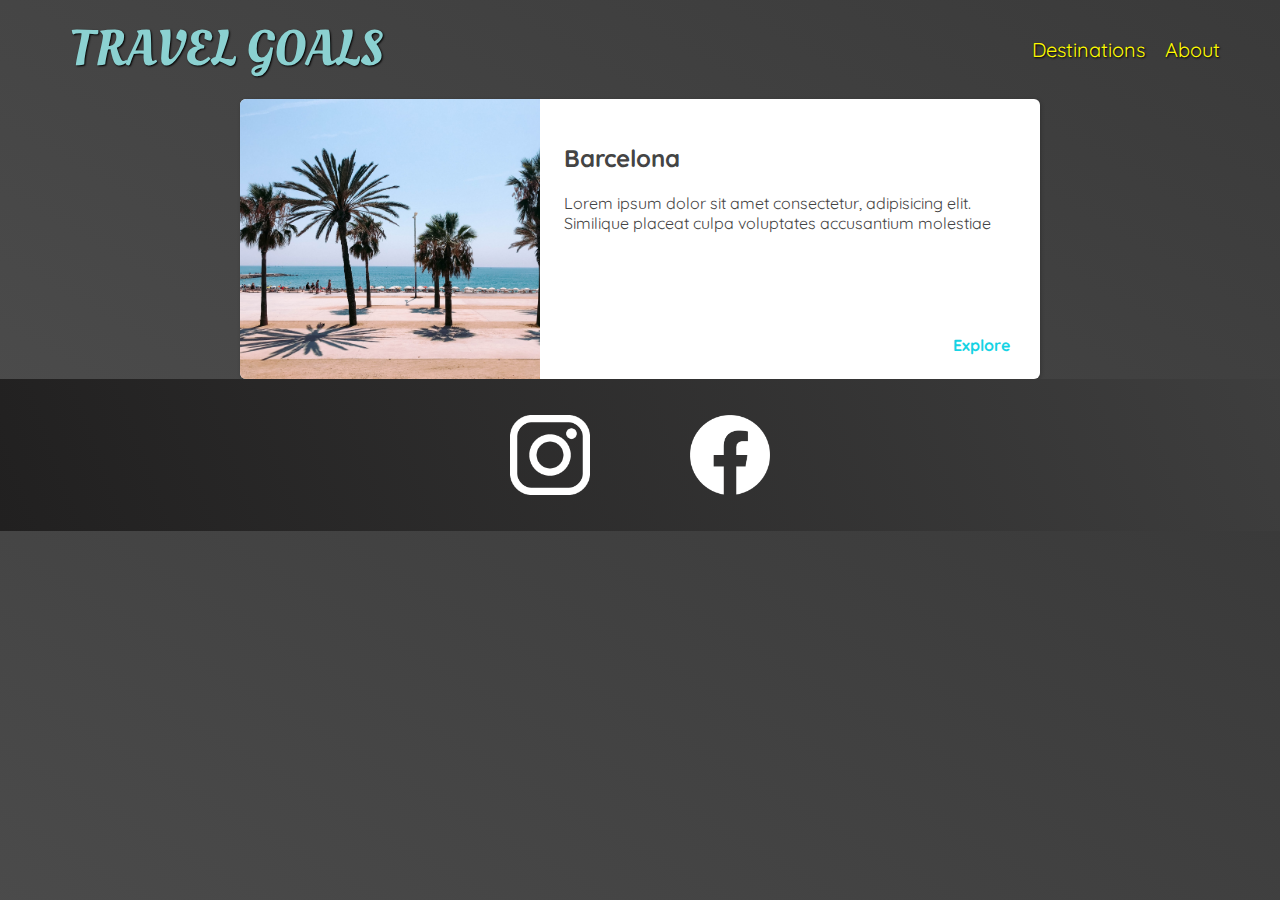
==== places.html @ 0441a491 "complete first card" ====
<!DOCTYPE html>
<html lang="en">
  <head>
    <meta charset="UTF-8" />
    <link rel="stylesheet" href="shared.css" />
    <link rel="stylesheet" href="places.css" />
    <link
      href="https://fonts.googleapis.com/css2?family=Raleway:wght@700&family=Oleo+Script:wght@700&family=Quicksand:wght@300;500;700&display=swap"
      rel="stylesheet"
    />
    <title>Travel Goals</title>
  </head>
  <body>
    <header>
      <div id="page-logo">
        <a href="/index.html">Travel Goals</a>
      </div>
      <nav>
        <ul>
          <li><a href="/places.html">Destinations</a></li>
          <li><a href=" ">About</a></li>
        </ul>
      </nav>
    </header>
    <main>
      <ul>
        <li>
          <img src="/images/places/barcelona.jpg" alt="Barcelona beach" />
          <div class="item-content">
            <div class="explanations">
              <h2>Barcelona</h2>
              <p>
                Lorem<!-- dummy text generater -->
                ipsum dolor sit amet consectetur, adipisicing elit. Similique
                placeat culpa voluptates accusantium molestiae
              </p>
            </div>
            <div class="actions">
              <a href="https://en.wikipedia.org/wiki/Barcelona"
                ><strong>Explore</strong></a
              >
            </div>
          </div>
        </li>
        <li></li>
        <li></li>
        <li></li>
      </ul>
    </main>
    <footer>
      <ul>
        <li>
          <a href="https://www.instagram.com" target="_blank"
            ><img src="/images/icons/insta.png" alt="instagram"
          /></a>
        </li>
        <li>
          <a href="https://www.facebook.com" target="_blank"
            ><img src="/images/icons/facebook.png" alt="facebook"
          /></a>
        </li>
      </ul>
    </footer>
  </body>
</html>
---- shared.css ----
body {
  font-family: "Quicksand", sans-serif;
  margin: 0;
}
header {
  display: flex;
  align-items: center;
  justify-content: space-between;
  padding: 15px 60px;
  position: absolute;
  box-sizing: border-box;
  width: 100%;
}

ul {
  list-style: none;
  margin: 0;
  padding: 0;
}
header ul {
  display: flex;
}
header li {
  margin-left: 20px;
}
header a {
  color: rgb(255, 251, 0);
  text-decoration: none;
  font-size: 20px;
  text-shadow: 1px 1px 2px rgba(0, 0, 0, 2);
  border-radius: 6px;
  /* padding: 5px 10px; */
}
header a:hover {
  color: rgb(77, 77, 77);
  background-color: rgb(255, 251, 0);
}
#page-logo a {
  padding: 10px;
  font-family: "Oleo Script", sans-serif;
  color: rgb(245, 243, 160);
  font-size: 50px;
  text-decoration: none;
  text-transform: uppercase;
  text-shadow: 1px 1px 2px rgb(0, 0, 0);
}

footer {
  padding: 36px 0;
  background: linear-gradient(70deg, rgb(33, 32, 32), rgb(62, 62, 62));
}
footer ul {
  display: flex;
  justify-content: center;
  /* padding: 40px; */
}
footer li {
  height: 80px;
  width: 80px;
  margin: 0 50px;
}

footer img {
  width: 100%;
  height: 100%;
}
---- places.css ----
header {
  position: static; /* overwrite absolute position from shared.css */
}
#page-logo a {
  color: rgb(139, 209, 209);
}
body {
  background: linear-gradient(30deg, rgb(77, 77, 77), rgb(58, 58, 58));
  color: rgb(68, 68, 68);
}
main ul {
  width: 800px;
  margin: 0 auto;
}

main li img {
  width: 300px;
  height: 280px;
  object-fit: cover;
}
main li {
  background-color: white;
  display: flex;
  box-shadow: 1px 1px 4px rgba(0, 0, 0, 0.2);
  border-radius: 6px;
  overflow: hidden; /* border-radius adapt on img */
}

.item-content {
  padding: 24px;
  display: flex;
  flex-direction: column;
  justify-content: space-between;
}

.actions {
  text-align: right;
}

.actions a {
  text-decoration: none;
  padding: 6px;
  color: rgb(22, 211, 228);
  border-radius: 3px;
}

.actions a:hover {
  background-color: rgb(235, 253, 255);
}
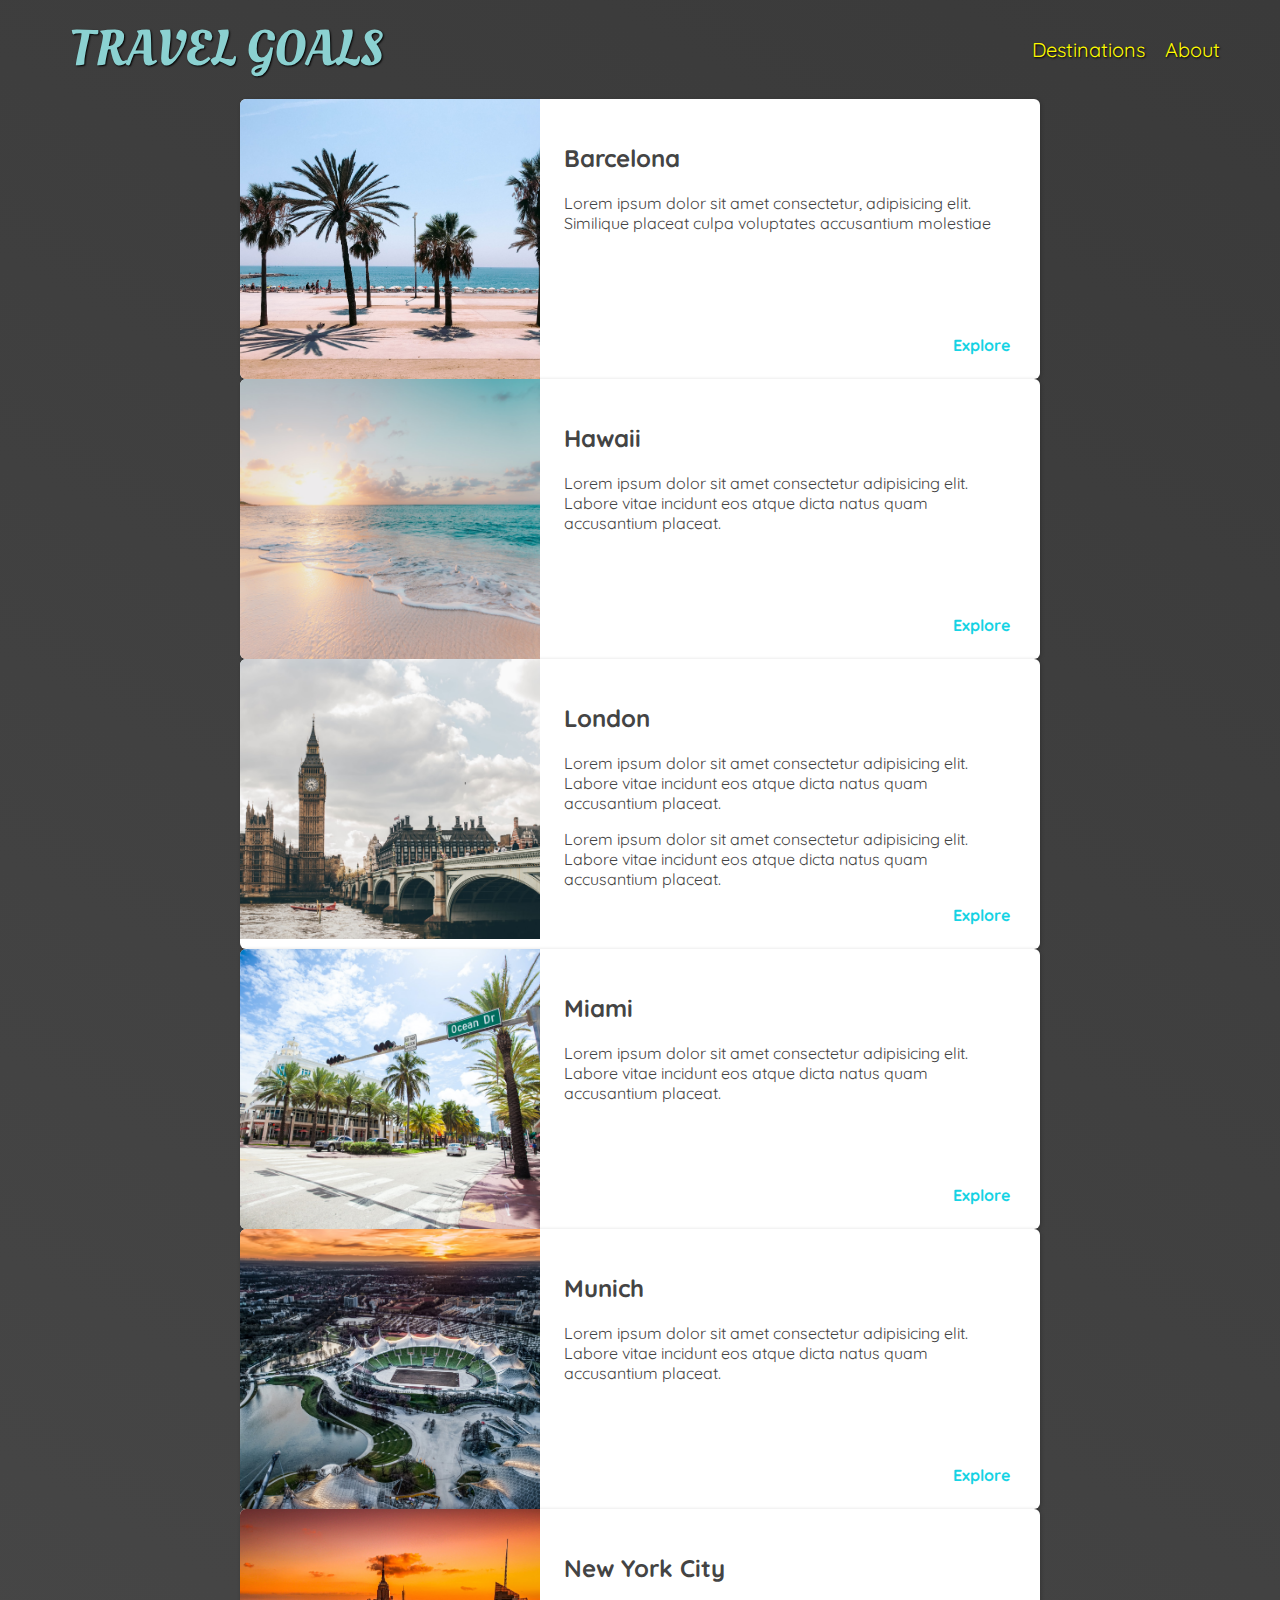
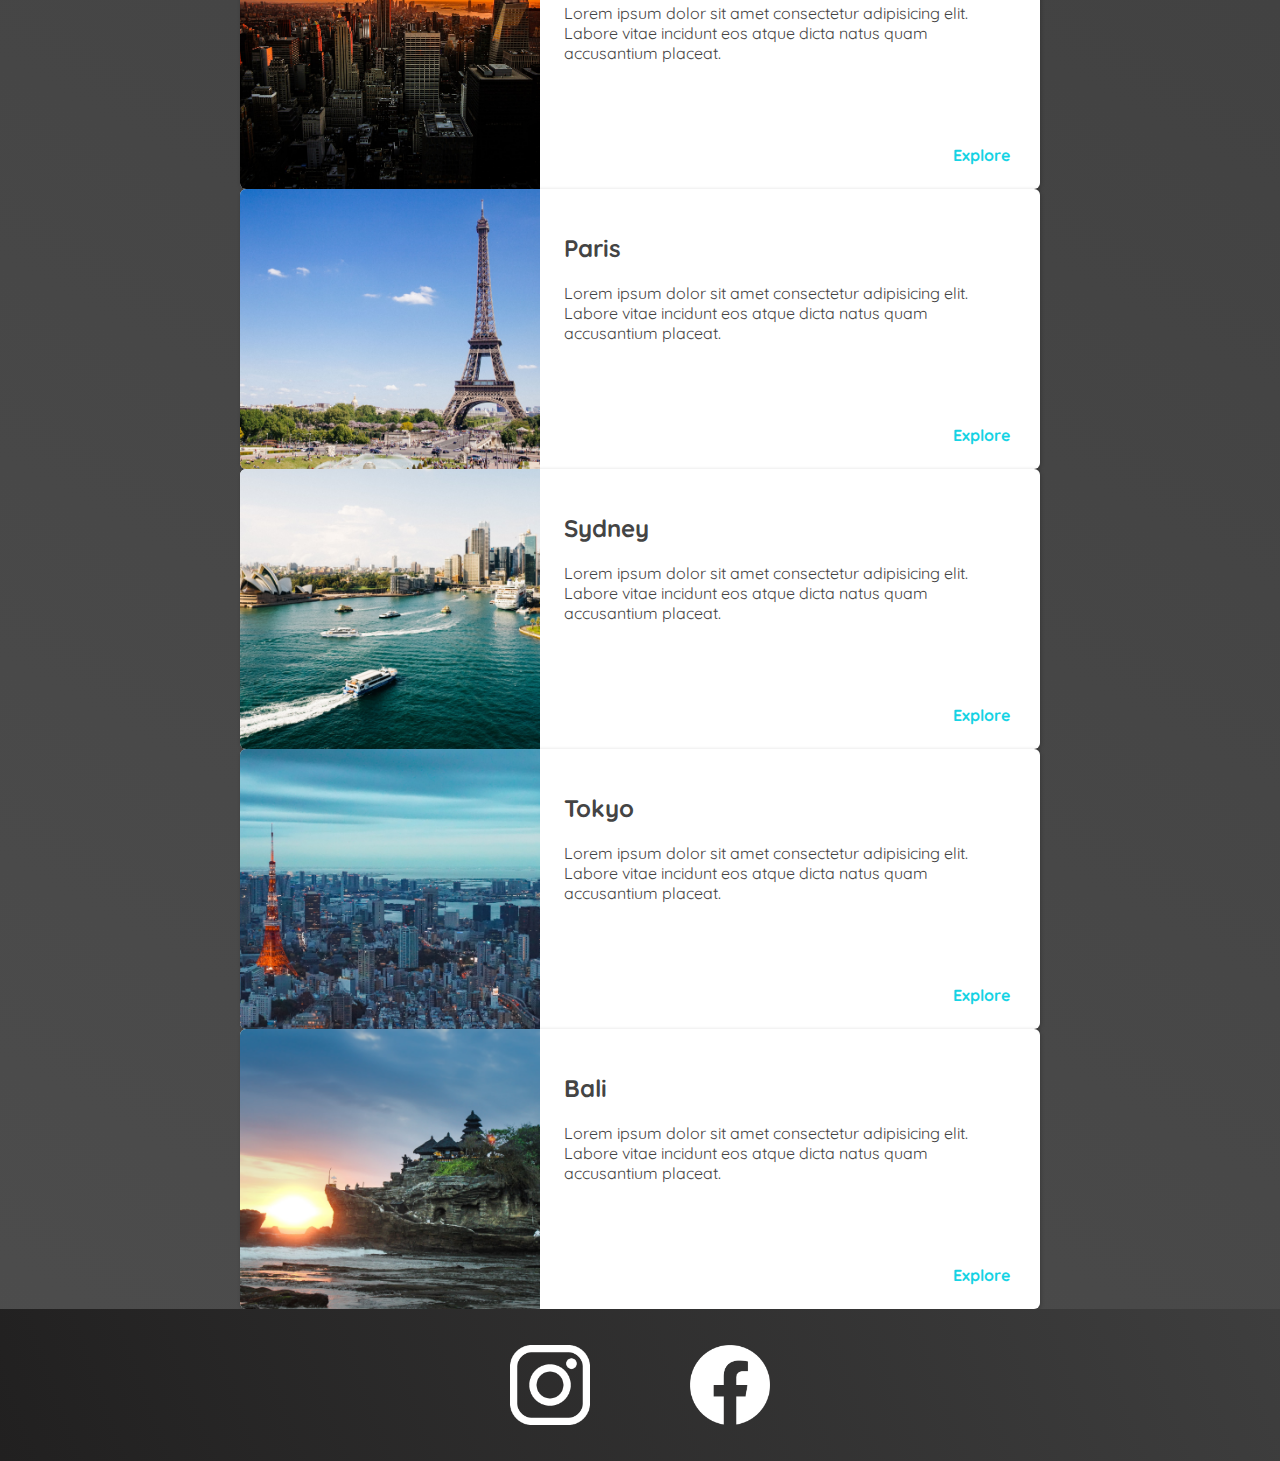
==== commit cabbce08: "add all destinations" ====
--- a/places.html
+++ b/places.html
@@ -10,6 +10,7 @@
     />
     <title>Travel Goals</title>
   </head>
+
   <body>
     <header>
       <div id="page-logo">
@@ -24,27 +25,185 @@
     </header>
     <main>
       <ul>
-        <li>
-          <img src="/images/places/barcelona.jpg" alt="Barcelona beach" />
-          <div class="item-content">
-            <div class="explanations">
-              <h2>Barcelona</h2>
-              <p>
-                Lorem<!-- dummy text generater -->
-                ipsum dolor sit amet consectetur, adipisicing elit. Similique
-                placeat culpa voluptates accusantium molestiae
-              </p>
-            </div>
-            <div class="actions">
-              <a href="https://en.wikipedia.org/wiki/Barcelona"
-                ><strong>Explore</strong></a
-              >
-            </div>
-          </div>
-        </li>
-        <li></li>
-        <li></li>
-        <li></li>
+          <li>
+            <img src="/images/places/barcelona.jpg" alt="Barcelona beach" />
+            <div class="item-content">
+              <div class="explanations">
+                <h2>Barcelona</h2>
+                <p>
+                  Lorem<!-- dummy text generater -->
+                  ipsum dolor sit amet consectetur, adipisicing elit. Similique
+                  placeat culpa voluptates accusantium molestiae
+                </p>
+              </div>
+              <div class="actions">
+                <a href="https://en.wikipedia.org/wiki/Barcelona"
+                  ><strong>Explore</strong></a
+                >
+              </div>
+            </div>
+          </li>
+          <li>
+            <img src="images/places/hawaii.jpg" alt="Hawaii beach" />
+            <div class="item-content">
+              <div>
+                <h2>Hawaii</h2>
+                <p>
+                  Lorem ipsum dolor sit amet consectetur adipisicing elit.
+                  Labore vitae incidunt eos atque dicta natus quam accusantium
+                  placeat.
+                </p>
+              </div>
+              <div class="actions">
+                <a href="https://en.wikipedia.org/wiki/Hawaii"
+                  ><strong>Explore</strong></a
+                >
+              </div>
+            </div>
+          </li>
+        <li>
+          <img src="images/places/london.jpg" alt="London city" />
+          <div class="item-content">
+            <div>
+              <h2>London</h2>
+              <p>
+                Lorem ipsum dolor sit amet consectetur adipisicing elit. Labore
+                vitae incidunt eos atque dicta natus quam accusantium placeat.
+              </p>
+              <p>
+                Lorem ipsum dolor sit amet consectetur adipisicing elit. Labore
+                vitae incidunt eos atque dicta natus quam accusantium placeat.
+              </p>
+            </div>
+            <div class="actions">
+              <a href="https://en.wikipedia.org/wiki/London"
+                ><strong>Explore</strong></a
+              >
+            </div>
+          </div>
+        </li>
+        <li>
+          <img src="images/places/miami.jpg" alt="Miami streets" />
+          <div class="item-content">
+            <div>
+              <h2>Miami</h2>
+              <p>
+                Lorem ipsum dolor sit amet consectetur adipisicing elit. Labore
+                vitae incidunt eos atque dicta natus quam accusantium placeat.
+              </p>
+            </div>
+            <div class="actions">
+              <a href="https://en.wikipedia.org/wiki/Miami"
+                ><strong>Explore</strong></a
+              >
+            </div>
+          </div>
+        </li>
+        <li>
+          <img src="images/places/munich.jpg" alt="Munich football stadium" />
+          <div class="item-content">
+            <div>
+              <h2>Munich</h2>
+              <p>
+                Lorem ipsum dolor sit amet consectetur adipisicing elit. Labore
+                vitae incidunt eos atque dicta natus quam accusantium placeat.
+              </p>
+            </div>
+            <div class="actions">
+              <a href="https://en.wikipedia.org/wiki/Munich"
+                ><strong>Explore</strong></a
+              >
+            </div>
+          </div>
+        </li>
+        <li>
+          <img
+            src="images/places/new-york-city.jpg"
+            alt="New York City skyline"
+          />
+          <div class="item-content">
+            <div>
+              <h2>New York City</h2>
+              <p>
+                Lorem ipsum dolor sit amet consectetur adipisicing elit. Labore
+                vitae incidunt eos atque dicta natus quam accusantium placeat.
+              </p>
+            </div>
+            <div class="actions">
+              <a href="https://en.wikipedia.org/wiki/New_York_City"
+                ><strong>Explore</strong></a
+              >
+            </div>
+          </div>
+        </li>
+        <li>
+          <img src="images/places/paris.jpg" alt="Paris city" />
+          <div class="item-content">
+            <div>
+              <h2>Paris</h2>
+              <p>
+                Lorem ipsum dolor sit amet consectetur adipisicing elit. Labore
+                vitae incidunt eos atque dicta natus quam accusantium placeat.
+              </p>
+            </div>
+            <div class="actions">
+              <a href="https://en.wikipedia.org/wiki/Paris"
+                ><strong>Explore</strong></a
+              >
+            </div>
+          </div>
+        </li>
+        <li>
+          <img src="images/places/sydney.jpg" alt="Sydney beach" />
+          <div class="item-content">
+            <div>
+              <h2>Sydney</h2>
+              <p>
+                Lorem ipsum dolor sit amet consectetur adipisicing elit. Labore
+                vitae incidunt eos atque dicta natus quam accusantium placeat.
+              </p>
+            </div>
+            <div class="actions">
+              <a href="https://en.wikipedia.org/wiki/Sydney"
+                ><strong>Explore</strong></a
+              >
+            </div>
+          </div>
+        </li>
+        <li>
+          <img src="images/places/tokyo.jpg" alt="Tokyo skyline" />
+          <div class="item-content">
+            <div>
+              <h2>Tokyo</h2>
+              <p>
+                Lorem ipsum dolor sit amet consectetur adipisicing elit. Labore
+                vitae incidunt eos atque dicta natus quam accusantium placeat.
+              </p>
+            </div>
+            <div class="actions">
+              <a href="https://en.wikipedia.org/wiki/Tokyo"
+                ><strong>Explore</strong></a
+              >
+            </div>
+          </div>
+        </li>
+        <li>
+          <img src="images/places/bali.jpg" alt="Bali beach" />
+          <div class="item-content">
+            <div>
+              <h2>Bali</h2>
+              <p>
+                Lorem ipsum dolor sit amet consectetur adipisicing elit. Labore
+                vitae incidunt eos atque dicta natus quam accusantium placeat.
+              </p>
+            </div>
+            <div class="actions">
+              <a href="https://en.wikipedia.org/wiki/Bali"
+                ><strong>Explore</strong></a
+              >
+            </div>
+          </div>
+        </li>
       </ul>
     </main>
     <footer>
--- a/places.css
+++ b/places.css
@@ -24,6 +24,7 @@
   box-shadow: 1px 1px 4px rgba(0, 0, 0, 0.2);
   border-radius: 6px;
   overflow: hidden; /* border-radius adapt on img */
+  width: 100%;
 }
 
 .item-content {
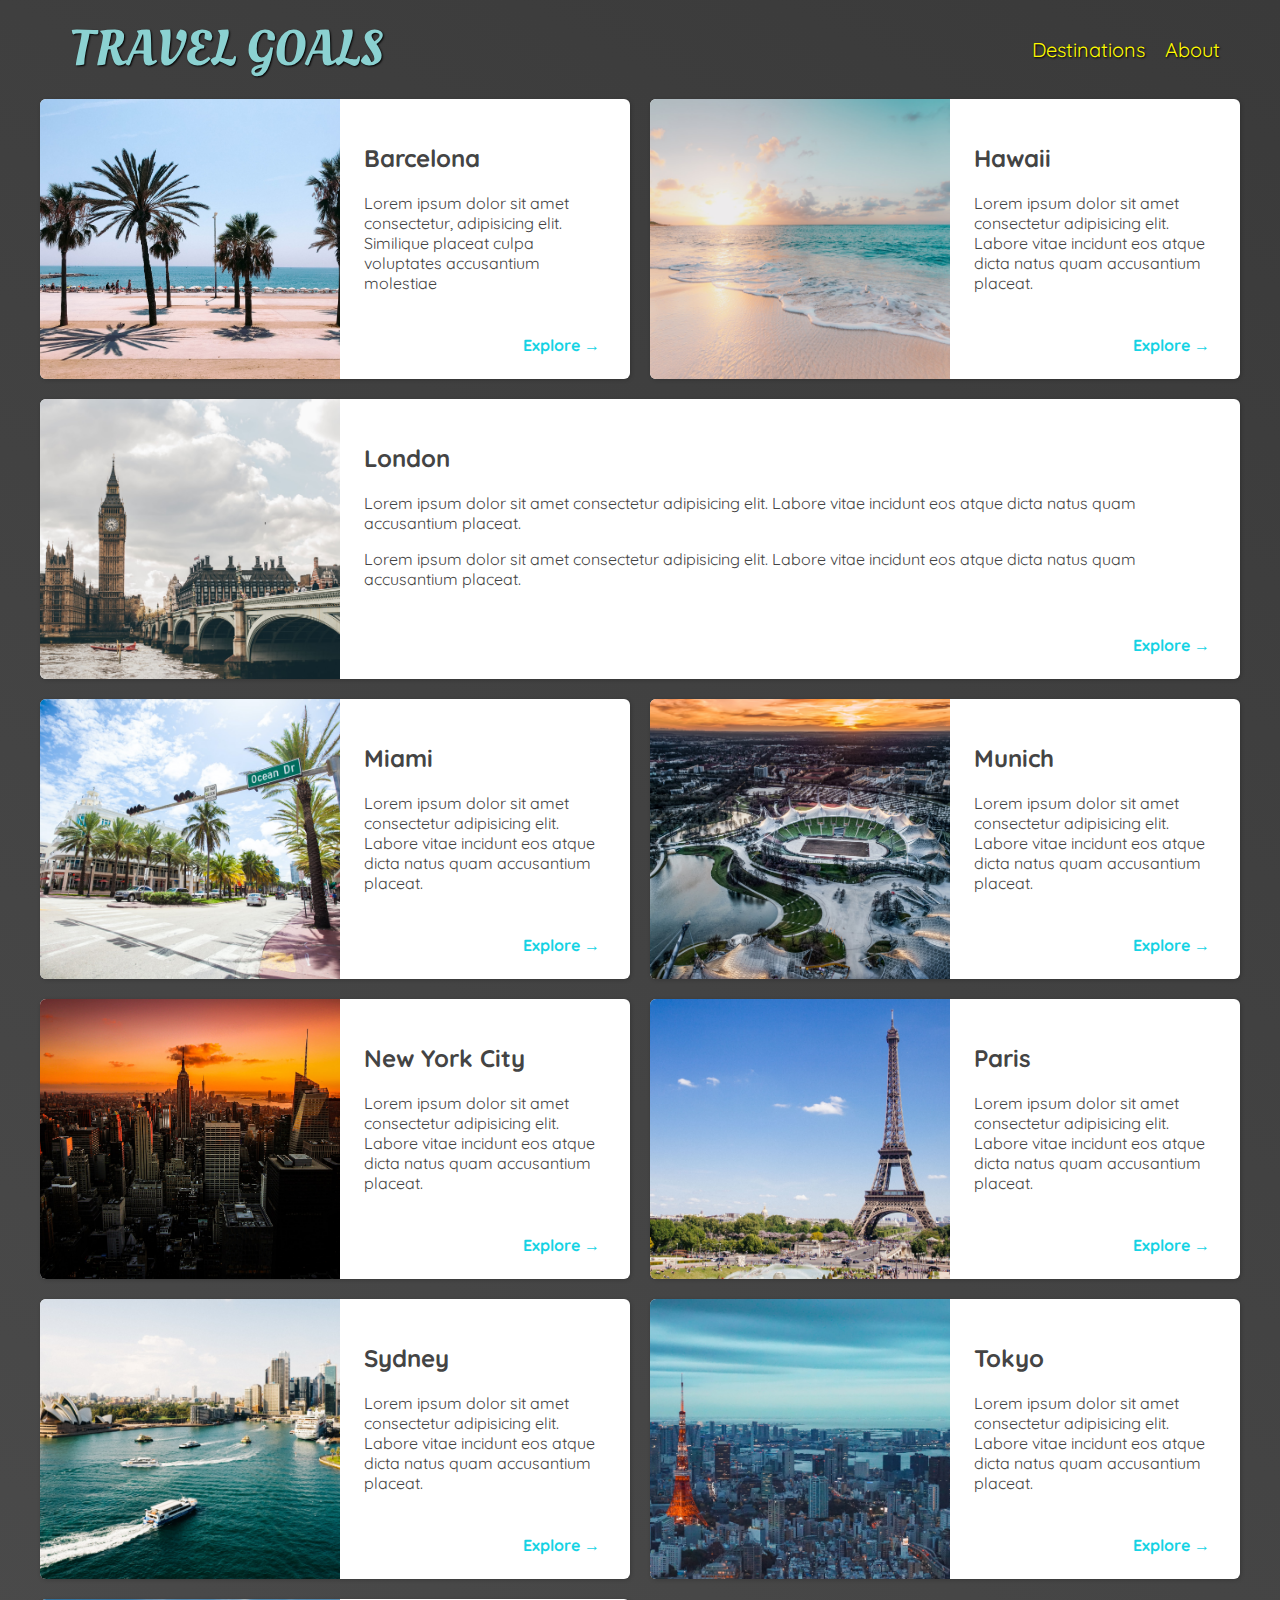
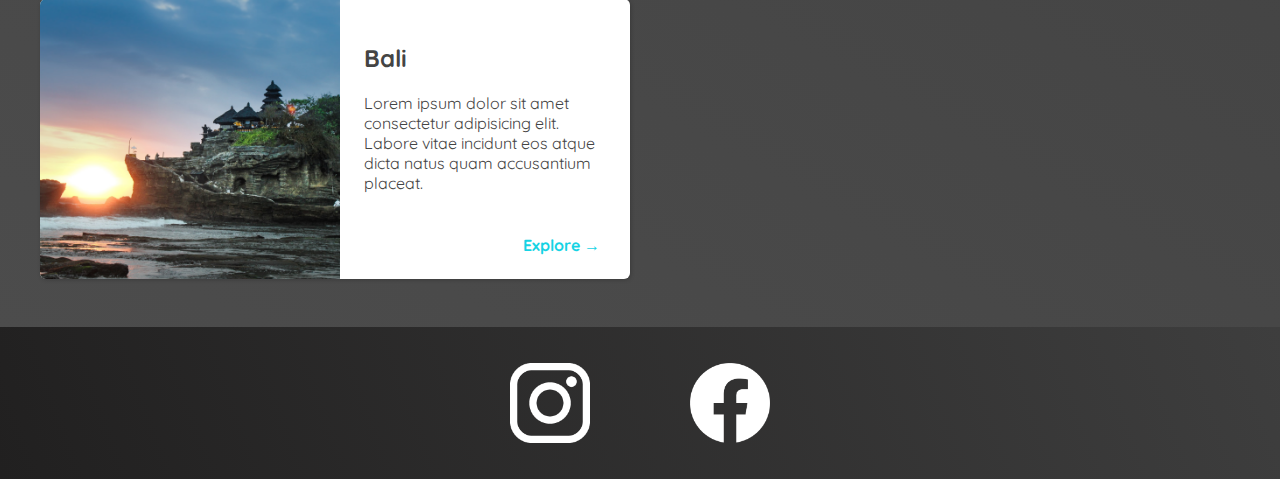
==== commit bb79b6ca: "added unicode arrows" ====
--- a/places.html
+++ b/places.html
@@ -38,7 +38,7 @@
               </div>
               <div class="actions">
                 <a href="https://en.wikipedia.org/wiki/Barcelona"
-                  ><strong>Explore</strong></a
+                  ><strong>Explore &#x2192 <!-- unicode arrow --></strong></a
                 >
               </div>
             </div>
@@ -56,7 +56,7 @@
               </div>
               <div class="actions">
                 <a href="https://en.wikipedia.org/wiki/Hawaii"
-                  ><strong>Explore</strong></a
+                  ><strong>Explore &#x2192 <!-- unicode arrow --></strong></a
                 >
               </div>
             </div>
@@ -77,7 +77,7 @@
             </div>
             <div class="actions">
               <a href="https://en.wikipedia.org/wiki/London"
-                ><strong>Explore</strong></a
+                ><strong>Explore &#x2192 <!-- unicode arrow --></strong></a
               >
             </div>
           </div>
@@ -94,7 +94,7 @@
             </div>
             <div class="actions">
               <a href="https://en.wikipedia.org/wiki/Miami"
-                ><strong>Explore</strong></a
+                ><strong>Explore &#x2192 <!-- unicode arrow --></strong></a
               >
             </div>
           </div>
@@ -111,7 +111,7 @@
             </div>
             <div class="actions">
               <a href="https://en.wikipedia.org/wiki/Munich"
-                ><strong>Explore</strong></a
+                ><strong>Explore &#x2192 <!-- unicode arrow --></strong></a
               >
             </div>
           </div>
@@ -131,7 +131,7 @@
             </div>
             <div class="actions">
               <a href="https://en.wikipedia.org/wiki/New_York_City"
-                ><strong>Explore</strong></a
+                ><strong>Explore &#x2192 <!-- unicode arrow --></strong></a
               >
             </div>
           </div>
@@ -148,7 +148,7 @@
             </div>
             <div class="actions">
               <a href="https://en.wikipedia.org/wiki/Paris"
-                ><strong>Explore</strong></a
+                ><strong>Explore &#x2192 <!-- unicode arrow --></strong></a
               >
             </div>
           </div>
@@ -165,7 +165,7 @@
             </div>
             <div class="actions">
               <a href="https://en.wikipedia.org/wiki/Sydney"
-                ><strong>Explore</strong></a
+                ><strong>Explore &#x2192 <!-- unicode arrow --></strong></a
               >
             </div>
           </div>
@@ -182,7 +182,7 @@
             </div>
             <div class="actions">
               <a href="https://en.wikipedia.org/wiki/Tokyo"
-                ><strong>Explore</strong></a
+                ><strong>Explore &#x2192 <!-- unicode arrow --></strong></a
               >
             </div>
           </div>
@@ -199,7 +199,7 @@
             </div>
             <div class="actions">
               <a href="https://en.wikipedia.org/wiki/Bali"
-                ><strong>Explore</strong></a
+                ><strong>Explore &#x2192 <!-- unicode arrow --></strong></a
               >
             </div>
           </div>
--- a/places.css
+++ b/places.css
@@ -9,8 +9,15 @@
   color: rgb(68, 68, 68);
 }
 main ul {
-  width: 800px;
-  margin: 0 auto;
+  width: 1200px;
+  margin: 0 auto 48px auto;
+  display: grid;
+  grid-template-columns: 1fr 1fr;
+  gap: 20px 20px;
+}
+
+li:nth-of-type(3) {
+  grid-column: 1 / span 2;
 }
 
 main li img {
